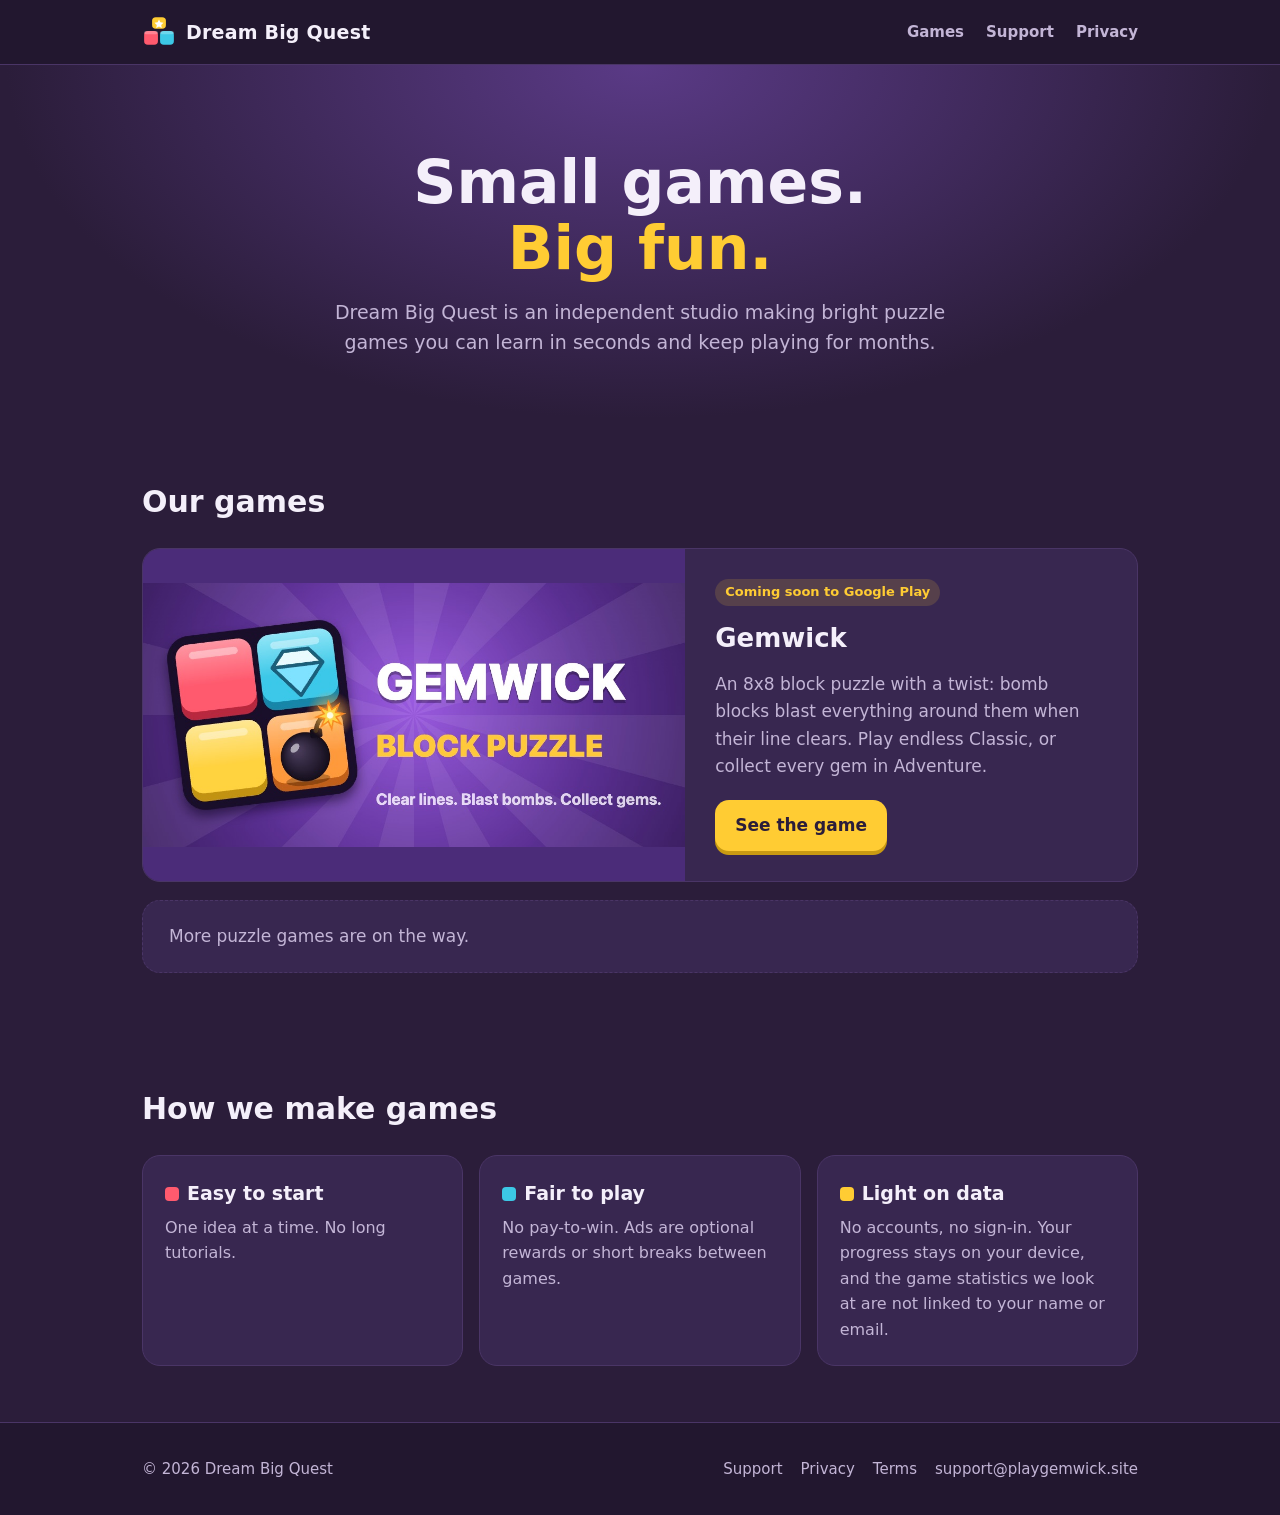
==== index.html @ 0a7cbce2 "Gemwick website" ====
<!DOCTYPE html>
<html lang="en">
<head>
<meta charset="utf-8">
<meta name="viewport" content="width=device-width, initial-scale=1">
<title>Dream Big Quest: small games, big fun</title>
<meta name="description" content="Dream Big Quest makes bright, easy-to-learn puzzle games for phones and the web.">
<meta name="theme-color" content="#2b1d3a">
<link rel="icon" href="/favicon.svg" type="image/svg+xml">
<link rel="canonical" href="https://playgemwick.site/">
<meta property="og:title" content="Dream Big Quest">
<meta property="og:description" content="Bright, easy-to-learn puzzle games for phones and the web.">
<meta property="og:image" content="https://playgemwick.site/assets/gemwick/feature.jpg">
<meta property="og:type" content="website">
<link rel="stylesheet" href="/assets/style.css">
</head>
<body>
<header class="site-head"><div class="wrap">
  <a class="brand" href="/"><img src="/assets/logo.svg" alt="" width="34" height="34"><span>Dream Big Quest</span></a>
  <nav class="nav"><a href="/#games">Games</a><a href="/support/">Support</a><a href="/privacy/">Privacy</a></nav>
</div></header>

<main>
  <div class="hero"><div class="wrap">
    <h1>Small games.<br><em>Big fun.</em></h1>
    <p>Dream Big Quest is an independent studio making bright puzzle games you can learn in seconds and keep playing for months.</p>
  </div></div>

  <section id="games"><div class="wrap">
    <h2>Our games</h2>

    <article class="card game-card">
      <a class="art" href="/gemwick/"><img src="/assets/gemwick/feature.jpg" alt="Gemwick: clear lines, blast bombs, collect gems" width="1024" height="500"></a>
      <div class="body">
        <span class="tag">Coming soon to Google Play</span>
        <h3>Gemwick</h3>
        <p>An 8x8 block puzzle with a twist: bomb blocks blast everything around them when their line clears. Play endless Classic, or collect every gem in Adventure.</p>
        <div class="btns"><a class="btn" href="/gemwick/">See the game</a></div>
      </div>
    </article>

    <div class="card soon">More puzzle games are on the way.</div>
  </div></section>

  <section><div class="wrap">
    <h2>How we make games</h2>
    <div class="features">
      <div class="card"><h3><span class="dot" style="background:var(--pink)"></span>Easy to start</h3><p>One idea at a time. No long tutorials.</p></div>
      <div class="card"><h3><span class="dot" style="background:var(--cyan)"></span>Fair to play</h3><p>No pay-to-win. Ads are optional rewards or short breaks between games.</p></div>
      <div class="card"><h3><span class="dot" style="background:var(--yellow)"></span>Light on data</h3><p>No accounts, no sign-in. Your progress stays on your device, and the game statistics we look at are not linked to your name or email.</p></div>
    </div>
  </div></section>
</main>

<footer class="site-foot"><div class="wrap">
  <span>© 2026 Dream Big Quest</span>
  <nav><a href="/support/">Support</a><a href="/privacy/">Privacy</a><a href="/terms/">Terms</a><a href="mailto:support@playgemwick.site">support@playgemwick.site</a></nav>
</div></footer>
</body>
</html>
---- assets/style.css ----
/* Dream Big Quest website. One stylesheet for every page. */
:root {
  --bg: #2b1d3a;
  --bg-2: #22172f;
  --card: #382750;
  --line: #4a3566;
  --text: #f4effa;
  --muted: #c3b5d6;
  --yellow: #ffcc33;
  --pink: #ff5a6e;
  --cyan: #3cc8e6;
  --orange: #ff9a3c;
  --green: #45d17a;
  --radius: 18px;
  --wrap: 1040px;
}
* { box-sizing: border-box; }
html { scroll-behavior: smooth; }
body {
  margin: 0;
  font: 17px/1.6 "Nunito", ui-rounded, system-ui, -apple-system, "Segoe UI", sans-serif;
  color: var(--text);
  background: var(--bg);
  -webkit-font-smoothing: antialiased;
}
a { color: var(--yellow); }
a:hover { color: #fff; }
img { max-width: 100%; display: block; }
.wrap { max-width: var(--wrap); margin: 0 auto; padding: 0 22px; }

/* Header */
.site-head { position: sticky; top: 0; z-index: 10; background: rgba(34, 23, 47, .92); backdrop-filter: blur(8px); border-bottom: 1px solid var(--line); }
.site-head .wrap { display: flex; align-items: center; justify-content: space-between; height: 64px; gap: 16px; }
.brand { display: flex; align-items: center; gap: 10px; color: var(--text); text-decoration: none; font-weight: 900; font-size: 19px; letter-spacing: .2px; }
.brand svg { width: 34px; height: 34px; flex: none; }
.nav { display: flex; gap: 22px; }
.nav a { color: var(--muted); text-decoration: none; font-weight: 700; font-size: 15px; }
.nav a:hover, .nav a[aria-current="page"] { color: var(--text); }
@media (max-width: 560px) { .nav { gap: 14px; } .nav a { font-size: 14px; } .brand span { display: none; } }

/* Hero */
.hero { padding: 84px 0 64px; text-align: center; background: radial-gradient(ellipse at 50% 0%, #5a3a86 0%, var(--bg) 70%); }
.hero h1 { font-size: clamp(36px, 6vw, 60px); line-height: 1.1; margin: 0 0 16px; font-weight: 900; }
.hero h1 em { font-style: normal; color: var(--yellow); }
.hero p { color: var(--muted); font-size: 19px; max-width: 620px; margin: 0 auto; }

/* Sections and cards */
section { padding: 56px 0; }
h2 { font-size: 30px; font-weight: 900; margin: 0 0 22px; }
.card { background: var(--card); border: 1px solid var(--line); border-radius: var(--radius); }
.game-card { display: grid; grid-template-columns: 1.2fr 1fr; overflow: hidden; }
.game-card .art { background: #4b2c79; }
.game-card .art { display: flex; align-items: center; }
.game-card .art img { width: 100%; height: auto; }
.game-card .body { padding: 30px; display: flex; flex-direction: column; gap: 12px; justify-content: center; }
.game-card h3 { margin: 0; font-size: 26px; font-weight: 900; }
.game-card p { margin: 0; color: var(--muted); }
@media (max-width: 760px) { .game-card { grid-template-columns: 1fr; } }
.tag { display: inline-block; align-self: flex-start; font-size: 13px; font-weight: 800; padding: 3px 10px; border-radius: 99px; background: rgba(255, 204, 51, .15); color: var(--yellow); }
.soon { margin-top: 18px; padding: 22px 26px; color: var(--muted); border-style: dashed; }

/* Buttons */
.btn { display: inline-flex; align-items: center; gap: 8px; padding: 12px 20px; border-radius: 14px; font-weight: 900; text-decoration: none; background: var(--yellow); color: #2b1d3a; box-shadow: 0 4px 0 #c99a12; }
.btn:hover { color: #2b1d3a; transform: translateY(-1px); }
.btn.ghost { background: transparent; color: var(--text); border: 2px solid var(--line); box-shadow: none; }
.btns { display: flex; flex-wrap: wrap; gap: 12px; margin-top: 8px; }
.btn[aria-disabled="true"] { opacity: .65; pointer-events: none; }

/* Game page */
.game-hero { padding: 56px 0 24px; }
.game-hero .wrap { display: flex; gap: 28px; align-items: center; }
.game-hero img.icon { width: 128px; height: 128px; border-radius: 28px; flex: none; box-shadow: 0 10px 30px rgba(0, 0, 0, .35); }
.game-hero h1 { margin: 0 0 6px; font-size: clamp(32px, 5vw, 48px); font-weight: 900; line-height: 1.1; }
.game-hero p { margin: 0; color: var(--muted); font-size: 19px; }
@media (max-width: 560px) { .game-hero .wrap { flex-direction: column; text-align: center; } .game-hero .btns { justify-content: center; } }
.shots { display: grid; grid-template-columns: repeat(3, 1fr); gap: 18px; }
.shots img { width: 100%; height: auto; aspect-ratio: 9 / 16; object-fit: cover; border-radius: 22px; border: 1px solid var(--line); }
@media (max-width: 640px) { .shots { grid-template-columns: repeat(3, 70%); overflow-x: auto; scroll-snap-type: x mandatory; } .shots img { scroll-snap-align: center; } }
.features { display: grid; grid-template-columns: repeat(auto-fit, minmax(220px, 1fr)); gap: 16px; }
.features .card { padding: 22px; }
.features h3 { margin: 0 0 6px; font-size: 19px; }
.features p { margin: 0; color: var(--muted); font-size: 16px; }
.dot { display: inline-block; width: 14px; height: 14px; border-radius: 4px; margin-right: 8px; vertical-align: -1px; }

/* Long-form pages (privacy, terms, support) */
.doc { max-width: 760px; margin: 0 auto; padding: 48px 22px 72px; }
.doc h1 { font-size: clamp(30px, 5vw, 42px); font-weight: 900; line-height: 1.15; margin: 0 0 6px; }
.doc .meta { color: var(--muted); margin: 0 0 28px; }
.doc h2 { font-size: 23px; margin: 36px 0 10px; }
.doc h3 { font-size: 18px; margin: 22px 0 6px; }
.doc p, .doc li { color: #e4dbef; }
.doc ul { padding-left: 22px; }
.doc li { margin: 4px 0; }
.doc table { width: 100%; border-collapse: collapse; margin: 12px 0; font-size: 15px; }
.doc th, .doc td { text-align: left; vertical-align: top; padding: 10px 12px; border-bottom: 1px solid var(--line); }
.doc th { color: var(--text); background: var(--card); }
.doc .summary { padding: 18px 22px; margin: 0 0 8px; }
.doc .summary p { margin: 6px 0; }
.toc { padding: 14px 22px; margin: 20px 0; }
.toc ol { margin: 6px 0; padding-left: 20px; columns: 2; }
@media (max-width: 560px) { .toc ol { columns: 1; } }
details.card { padding: 14px 20px; margin: 10px 0; }
details summary { cursor: pointer; font-weight: 800; }
details p { margin: 10px 0 4px; }

/* Footer */
.site-foot { border-top: 1px solid var(--line); background: var(--bg-2); padding: 34px 0; color: var(--muted); font-size: 15px; }
.site-foot .wrap { display: flex; flex-wrap: wrap; justify-content: space-between; gap: 16px; }
.site-foot nav { display: flex; flex-wrap: wrap; gap: 18px; }
.site-foot a { color: var(--muted); text-decoration: none; }
.site-foot a:hover { color: var(--text); }
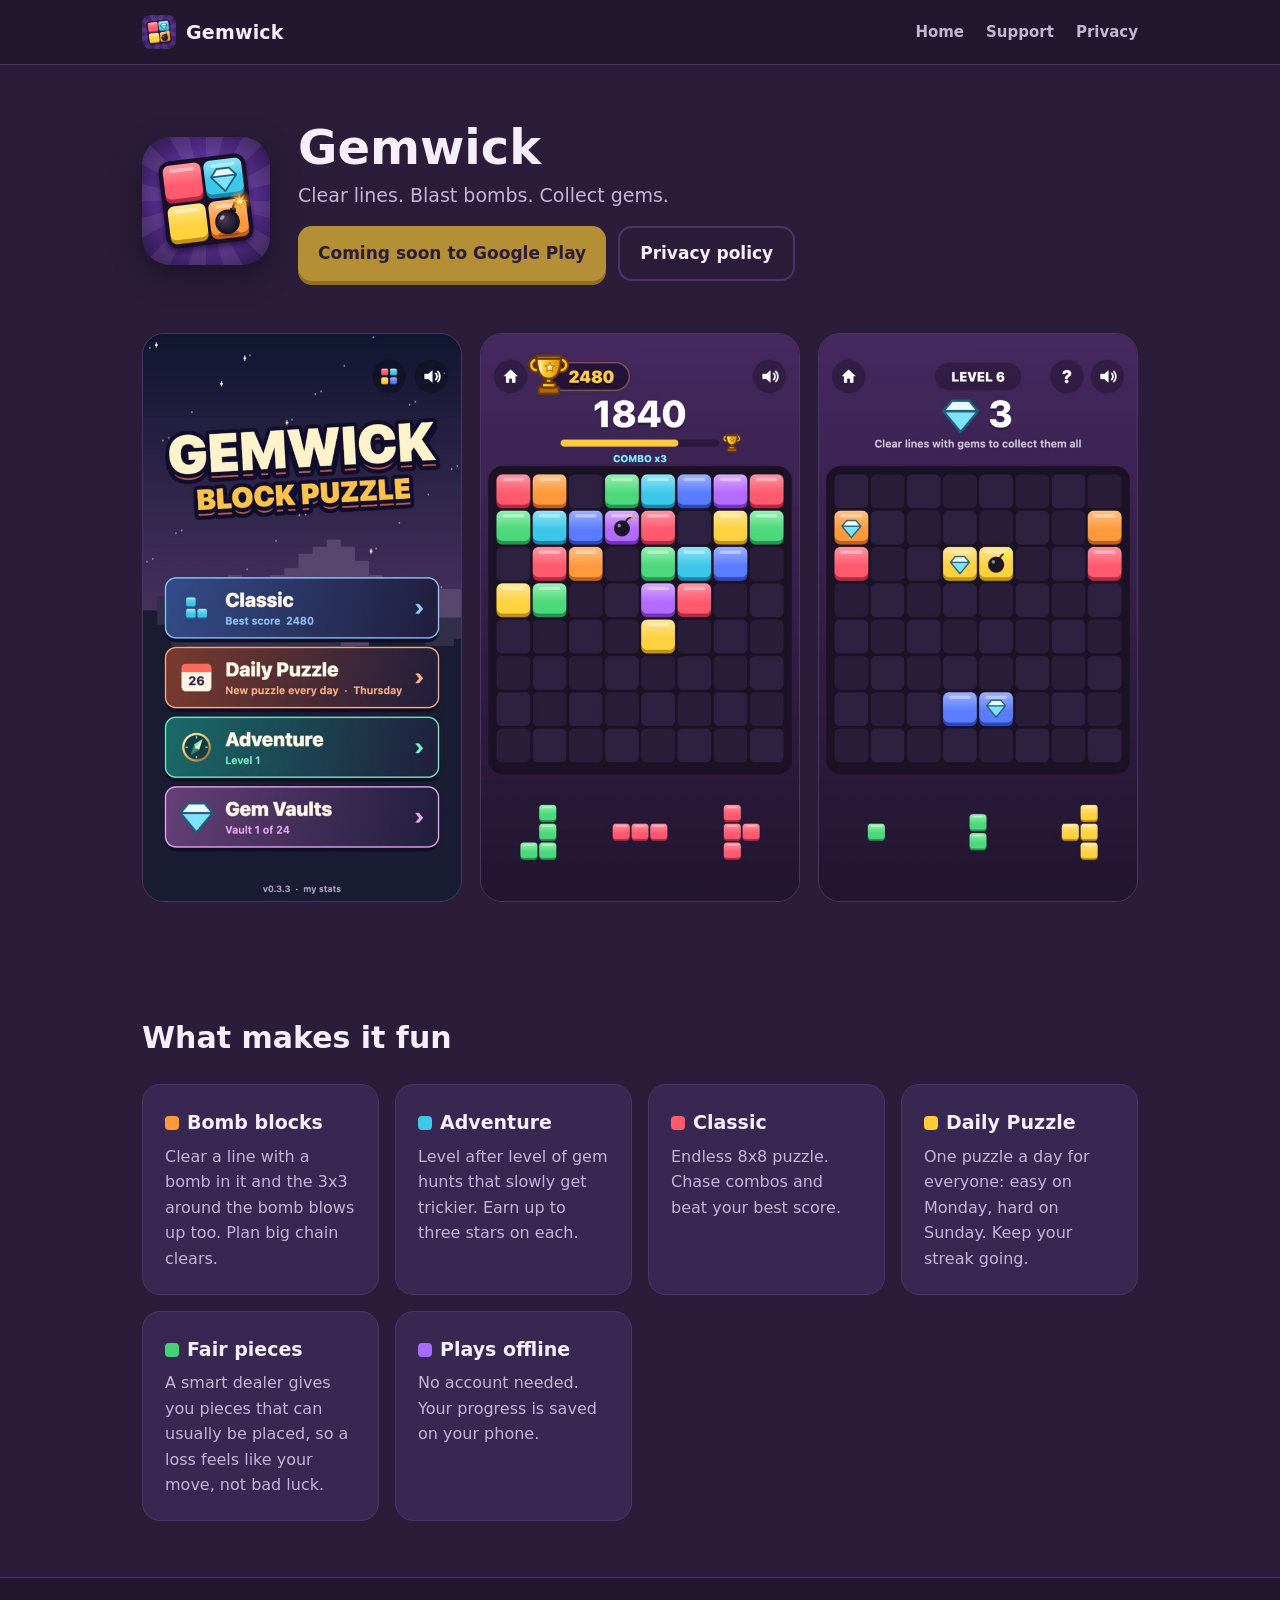
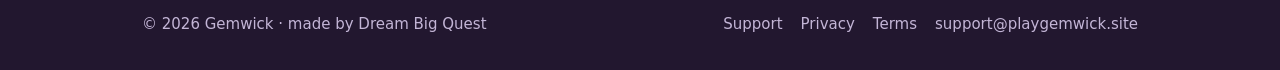
==== commit b8987be1: "Make the site Gemwick-only: game page at /, privacy policy at /privacy/" ====
--- a/index.html
+++ b/index.html
@@ -3,57 +3,60 @@
 <head>
 <meta charset="utf-8">
 <meta name="viewport" content="width=device-width, initial-scale=1">
-<title>Dream Big Quest: small games, big fun</title>
-<meta name="description" content="Dream Big Quest makes bright, easy-to-learn puzzle games for phones and the web.">
+<title>Gemwick: Block Puzzle with bombs and gems</title>
+<meta name="description" content="Gemwick is an 8x8 block puzzle where bomb blocks blast the 3x3 around them. Classic endless mode, Adventure levels with gems, and a daily puzzle.">
 <meta name="theme-color" content="#2b1d3a">
-<link rel="icon" href="/favicon.svg" type="image/svg+xml">
+<link rel="icon" href="/assets/gemwick/icon-192.png" type="image/png">
 <link rel="canonical" href="https://playgemwick.site/">
-<meta property="og:title" content="Dream Big Quest">
-<meta property="og:description" content="Bright, easy-to-learn puzzle games for phones and the web.">
+<meta property="og:title" content="Gemwick: Block Puzzle">
+<meta property="og:description" content="Clear lines. Blast bombs. Collect gems.">
 <meta property="og:image" content="https://playgemwick.site/assets/gemwick/feature.jpg">
 <meta property="og:type" content="website">
 <link rel="stylesheet" href="/assets/style.css">
 </head>
 <body>
 <header class="site-head"><div class="wrap">
-  <a class="brand" href="/"><img src="/assets/logo.svg" alt="" width="34" height="34"><span>Dream Big Quest</span></a>
-  <nav class="nav"><a href="/#games">Games</a><a href="/support/">Support</a><a href="/privacy/">Privacy</a></nav>
+  <a class="brand" href="/"><img src="/assets/gemwick/icon-192.png" alt="" width="34" height="34" style="border-radius:8px"><span>Gemwick</span></a>
+  <nav class="nav"><a href="/">Home</a><a href="/support/">Support</a><a href="/privacy/">Privacy</a></nav>
 </div></header>
 
 <main>
-  <div class="hero"><div class="wrap">
-    <h1>Small games.<br><em>Big fun.</em></h1>
-    <p>Dream Big Quest is an independent studio making bright puzzle games you can learn in seconds and keep playing for months.</p>
+  <div class="game-hero"><div class="wrap">
+    <img class="icon" src="/assets/gemwick/icon.png" alt="Gemwick icon" width="128" height="128">
+    <div>
+      <h1>Gemwick</h1>
+      <p>Clear lines. Blast bombs. Collect gems.</p>
+      <div class="btns" style="margin-top:16px">
+        <!-- When the game is live, replace href with https://play.google.com/store/apps/details?id=com.dreambigquest.boomblocks and remove aria-disabled. -->
+        <a class="btn" href="#" aria-disabled="true">Coming soon to Google Play</a>
+        <a class="btn ghost" href="/privacy/">Privacy policy</a>
+      </div>
+    </div>
   </div></div>
 
-  <section id="games"><div class="wrap">
-    <h2>Our games</h2>
-
-    <article class="card game-card">
-      <a class="art" href="/gemwick/"><img src="/assets/gemwick/feature.jpg" alt="Gemwick: clear lines, blast bombs, collect gems" width="1024" height="500"></a>
-      <div class="body">
-        <span class="tag">Coming soon to Google Play</span>
-        <h3>Gemwick</h3>
-        <p>An 8x8 block puzzle with a twist: bomb blocks blast everything around them when their line clears. Play endless Classic, or collect every gem in Adventure.</p>
-        <div class="btns"><a class="btn" href="/gemwick/">See the game</a></div>
-      </div>
-    </article>
-
-    <div class="card soon">More puzzle games are on the way.</div>
+  <section style="padding-top:28px"><div class="wrap">
+    <div class="shots">
+      <img src="/assets/gemwick/shot-menu.jpg" alt="Main menu with Classic, Adventure and Daily Puzzle" width="540" height="960" loading="lazy">
+      <img src="/assets/gemwick/shot-classic.jpg" alt="Classic mode mid-game with a combo running" width="540" height="960" loading="lazy">
+      <img src="/assets/gemwick/shot-adventure.jpg" alt="Adventure level with gems to collect" width="540" height="960" loading="lazy">
+    </div>
   </div></section>
 
   <section><div class="wrap">
-    <h2>How we make games</h2>
+    <h2>What makes it fun</h2>
     <div class="features">
-      <div class="card"><h3><span class="dot" style="background:var(--pink)"></span>Easy to start</h3><p>One idea at a time. No long tutorials.</p></div>
-      <div class="card"><h3><span class="dot" style="background:var(--cyan)"></span>Fair to play</h3><p>No pay-to-win. Ads are optional rewards or short breaks between games.</p></div>
-      <div class="card"><h3><span class="dot" style="background:var(--yellow)"></span>Light on data</h3><p>No accounts, no sign-in. Your progress stays on your device, and the game statistics we look at are not linked to your name or email.</p></div>
+      <div class="card"><h3><span class="dot" style="background:var(--orange)"></span>Bomb blocks</h3><p>Clear a line with a bomb in it and the 3x3 around the bomb blows up too. Plan big chain clears.</p></div>
+      <div class="card"><h3><span class="dot" style="background:var(--cyan)"></span>Adventure</h3><p>Level after level of gem hunts that slowly get trickier. Earn up to three stars on each.</p></div>
+      <div class="card"><h3><span class="dot" style="background:var(--pink)"></span>Classic</h3><p>Endless 8x8 puzzle. Chase combos and beat your best score.</p></div>
+      <div class="card"><h3><span class="dot" style="background:var(--yellow)"></span>Daily Puzzle</h3><p>One puzzle a day for everyone: easy on Monday, hard on Sunday. Keep your streak going.</p></div>
+      <div class="card"><h3><span class="dot" style="background:var(--green)"></span>Fair pieces</h3><p>A smart dealer gives you pieces that can usually be placed, so a loss feels like your move, not bad luck.</p></div>
+      <div class="card"><h3><span class="dot" style="background:#a66bff"></span>Plays offline</h3><p>No account needed. Your progress is saved on your phone.</p></div>
     </div>
   </div></section>
 </main>
 
 <footer class="site-foot"><div class="wrap">
-  <span>© 2026 Dream Big Quest</span>
+  <span>© 2026 Gemwick · made by Dream Big Quest</span>
   <nav><a href="/support/">Support</a><a href="/privacy/">Privacy</a><a href="/terms/">Terms</a><a href="mailto:support@playgemwick.site">support@playgemwick.site</a></nav>
 </div></footer>
 </body>
